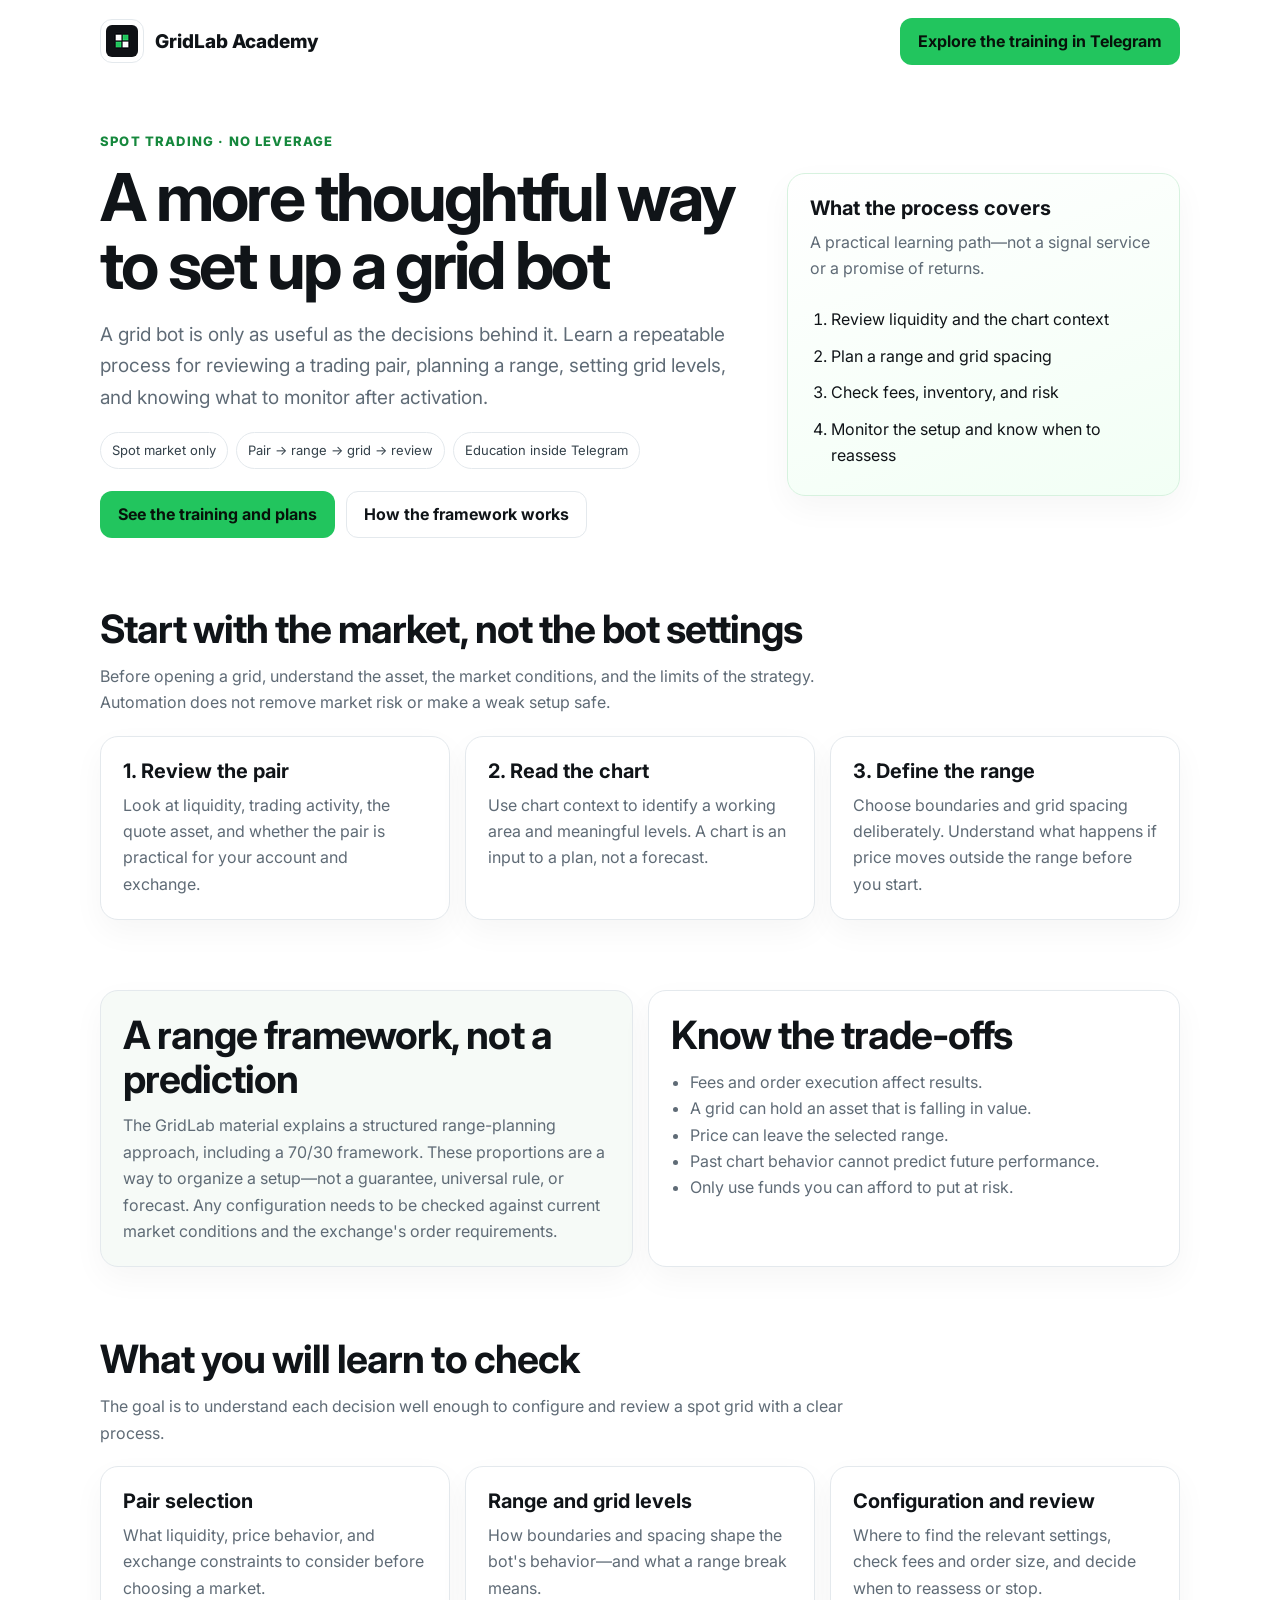
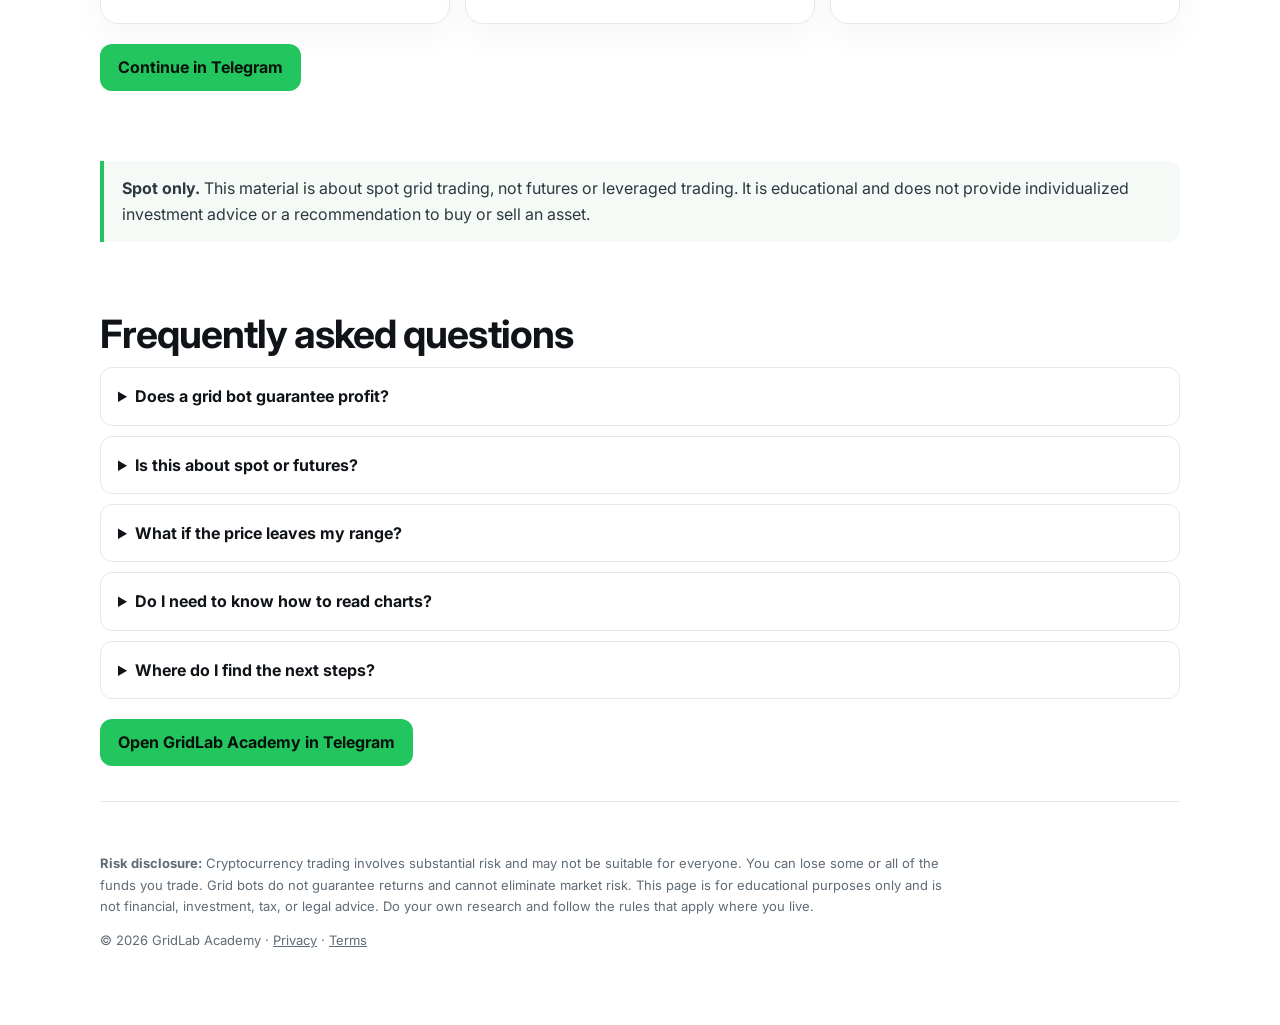
==== en.html @ 86ee9738 "Add English spot grid landing with Telegram attribution" ====
<!doctype html>
<html lang="en">
<head>
  <meta charset="utf-8">
  <meta name="viewport" content="width=device-width,initial-scale=1">
  <title>Spot Grid Bot Tutorial: Choose a Pair and Set a Range | GridLab Academy</title>
  <meta name="description" content="Learn a structured approach to spot grid bots: evaluate a trading pair, read the chart, plan a range, configure grid levels, and monitor the setup. Educational content only.">
  <link rel="canonical" href="https://gridlab.academy/en.html">
  <meta property="og:title" content="A Practical Spot Grid Bot Framework | GridLab Academy">
  <meta property="og:description" content="A clear, risk-aware framework for choosing a spot pair, planning a grid range, and understanding what to monitor.">
  <meta property="og:type" content="website">
  <meta property="og:url" content="https://gridlab.academy/en.html">
  <meta property="og:image" content="https://gridlab.academy/screenshot1.jpg">
  <meta name="twitter:card" content="summary_large_image">
  <link rel="icon" type="image/x-icon" href="gridlab_academy_favicon.ico">
  <link rel="preconnect" href="https://fonts.googleapis.com">
  <link rel="preconnect" href="https://fonts.gstatic.com" crossorigin>
  <link href="https://fonts.googleapis.com/css2?family=Inter:wght@400;500;600;700;800&display=swap" rel="stylesheet">
  <style>
    :root{--ink:#101418;--muted:#5f6b76;--line:#e4e9ed;--soft:#f6faf7;--green:#22c55e;--green-dark:#16883d;--max:1080px}
    *{box-sizing:border-box}html{scroll-behavior:smooth}body{margin:0;color:var(--ink);font:16px/1.65 Inter,system-ui,-apple-system,"Segoe UI",sans-serif;-webkit-font-smoothing:antialiased}
    a{color:inherit}.wrap{width:min(92%,var(--max));margin:auto}.top{padding:18px 0}.toprow{display:flex;align-items:center;justify-content:space-between;gap:16px}
    .brand{display:flex;align-items:center;gap:11px;text-decoration:none;font-size:19px;font-weight:800}.brand img{width:44px;height:44px;object-fit:contain;border:1px solid var(--line);border-radius:12px;padding:5px}
    .btn{display:inline-flex;justify-content:center;align-items:center;gap:8px;border:1px solid transparent;border-radius:12px;padding:12px 17px;text-decoration:none;font-weight:700;line-height:1.3}
    .primary{background:var(--green);color:#07120a}.primary:hover{background:var(--green-dark);color:#fff}.secondary{background:white;border-color:var(--line)}
    .hero{padding:48px 0 34px}.hero-grid{display:grid;grid-template-columns:1.25fr .75fr;gap:32px;align-items:center}
    .eyebrow{color:#16883d;font-weight:800;text-transform:uppercase;letter-spacing:.09em;font-size:13px}
    h1{font-size:clamp(38px,6vw,66px);line-height:1.02;letter-spacing:-.04em;margin:12px 0 20px}
    h2{font-size:clamp(27px,4vw,39px);line-height:1.12;letter-spacing:-.025em;margin:0 0 12px}
    h3{font-size:20px;line-height:1.25;margin:0 0 8px}
    .lead{font-size:19px;color:var(--muted);max-width:720px}.actions{display:flex;flex-wrap:wrap;gap:11px;margin-top:22px}
    .badges{display:flex;flex-wrap:wrap;gap:8px;margin-top:18px}.badge{border:1px solid var(--line);border-radius:999px;padding:7px 11px;font-size:13px;color:#34414a}
    .panel,.card{border:1px solid var(--line);border-radius:18px;background:white;padding:22px;box-shadow:0 12px 32px #15251a0a}
    .panel{background:linear-gradient(160deg,#fff,#f2fff5);border-color:#d7f2df}.panel ol{margin:14px 0 0;padding-left:21px}.panel li{padding:5px 0}
    section{padding:35px 0}.section-lead{max-width:760px;color:var(--muted);margin:0 0 20px}.grid3,.grid2{display:grid;gap:15px}.grid3{grid-template-columns:repeat(3,1fr)}.grid2{grid-template-columns:repeat(2,1fr)}
    .card p{margin:0;color:var(--muted)}.card ul{padding-left:19px;margin:12px 0 0;color:var(--muted)}.tint{background:var(--soft)}
    .callout{border-left:4px solid var(--green);padding:14px 18px;background:var(--soft);border-radius:0 12px 12px 0;color:#2c3940}
    .cta{margin:20px 0 0}.faq details{border:1px solid var(--line);border-radius:12px;padding:15px 17px}.faq details+details{margin-top:10px}.faq summary{font-weight:700;cursor:pointer}.faq details p{color:var(--muted);margin:10px 0 0}
    footer{padding:38px 0 60px;border-top:1px solid var(--line);margin-top:30px;color:var(--muted);font-size:13px}
    .disclaimer{max-width:850px}.mobile-cta{display:none}
    @media(max-width:820px){.hero-grid,.grid3,.grid2{grid-template-columns:1fr}.hero{padding-top:28px}.top-cta{display:none}.mobile-cta{display:flex;position:fixed;z-index:9;bottom:12px;left:4%;width:92%;box-shadow:0 10px 32px #0003}.hero-grid{gap:22px}footer{padding-bottom:90px}}
  </style>
</head>
<body>
  <header class="top wrap">
    <div class="toprow">
      <a class="brand" href="#top"><img src="gridlab_academy_favicon.ico" alt=""><span>GridLab Academy</span></a>
      <a class="btn primary js-bot-link top-cta" data-cta="header" href="https://t.me/gridlab_academy_bot?start=gl1_direct_en_direct_organic_evergreen_landing_00000000" rel="noopener noreferrer">Explore the training in Telegram</a>
    </div>
  </header>
  <main id="top">
    <section class="hero wrap">
      <div class="hero-grid">
        <div>
          <div class="eyebrow">Spot trading · No leverage</div>
          <h1>A more thoughtful way to set up a grid bot</h1>
          <p class="lead">A grid bot is only as useful as the decisions behind it. Learn a repeatable process for reviewing a trading pair, planning a range, setting grid levels, and knowing what to monitor after activation.</p>
          <div class="badges"><span class="badge">Spot market only</span><span class="badge">Pair → range → grid → review</span><span class="badge">Education inside Telegram</span></div>
          <div class="actions">
            <a class="btn primary js-bot-link" data-cta="hero_primary" href="https://t.me/gridlab_academy_bot?start=gl1_direct_en_direct_organic_evergreen_cta_00000000" rel="noopener noreferrer">See the training and plans</a>
            <a class="btn secondary" href="#method">How the framework works</a>
          </div>
        </div>
        <aside class="panel">
          <h3>What the process covers</h3>
          <p class="section-lead">A practical learning path—not a signal service or a promise of returns.</p>
          <ol><li>Review liquidity and the chart context</li><li>Plan a range and grid spacing</li><li>Check fees, inventory, and risk</li><li>Monitor the setup and know when to reassess</li></ol>
        </aside>
      </div>
    </section>

    <section class="wrap">
      <h2 id="method">Start with the market, not the bot settings</h2>
      <p class="section-lead">Before opening a grid, understand the asset, the market conditions, and the limits of the strategy. Automation does not remove market risk or make a weak setup safe.</p>
      <div class="grid3">
        <article class="card"><h3>1. Review the pair</h3><p>Look at liquidity, trading activity, the quote asset, and whether the pair is practical for your account and exchange.</p></article>
        <article class="card"><h3>2. Read the chart</h3><p>Use chart context to identify a working area and meaningful levels. A chart is an input to a plan, not a forecast.</p></article>
        <article class="card"><h3>3. Define the range</h3><p>Choose boundaries and grid spacing deliberately. Understand what happens if price moves outside the range before you start.</p></article>
      </div>
    </section>

    <section class="wrap">
      <div class="grid2">
        <article class="card tint"><h2>A range framework, not a prediction</h2><p>The GridLab material explains a structured range-planning approach, including a 70/30 framework. These proportions are a way to organize a setup—not a guarantee, universal rule, or forecast. Any configuration needs to be checked against current market conditions and the exchange's order requirements.</p></article>
        <article class="card"><h2>Know the trade-offs</h2><ul><li>Fees and order execution affect results.</li><li>A grid can hold an asset that is falling in value.</li><li>Price can leave the selected range.</li><li>Past chart behavior cannot predict future performance.</li><li>Only use funds you can afford to put at risk.</li></ul></article>
      </div>
    </section>

    <section class="wrap">
      <h2>What you will learn to check</h2>
      <p class="section-lead">The goal is to understand each decision well enough to configure and review a spot grid with a clear process.</p>
      <div class="grid3">
        <article class="card"><h3>Pair selection</h3><p>What liquidity, price behavior, and exchange constraints to consider before choosing a market.</p></article>
        <article class="card"><h3>Range and grid levels</h3><p>How boundaries and spacing shape the bot's behavior—and what a range break means.</p></article>
        <article class="card"><h3>Configuration and review</h3><p>Where to find the relevant settings, check fees and order size, and decide when to reassess or stop.</p></article>
      </div>
      <div class="cta"><a class="btn primary js-bot-link" data-cta="method_cta" href="https://t.me/gridlab_academy_bot?start=gl1_direct_en_direct_organic_evergreen_method_00000000" rel="noopener noreferrer">Continue in Telegram</a></div>
    </section>

    <section class="wrap">
      <div class="callout"><strong>Spot only.</strong> This material is about spot grid trading, not futures or leveraged trading. It is educational and does not provide individualized investment advice or a recommendation to buy or sell an asset.</div>
    </section>

    <section class="wrap faq">
      <h2>Frequently asked questions</h2>
      <details><summary>Does a grid bot guarantee profit?</summary><p>No. A grid bot can lose money. Market movements, fees, liquidity, execution, and the chosen range all matter.</p></details>
      <details><summary>Is this about spot or futures?</summary><p>The training is focused on spot markets and does not require leverage. Spot trading still carries risk, including the risk of losing the value of your investment.</p></details>
      <details><summary>What if the price leaves my range?</summary><p>The bot may stop placing the orders you expected, and your holdings may be concentrated in one asset. Understand your exchange's behavior and your plan for reassessment before starting.</p></details>
      <details><summary>Do I need to know how to read charts?</summary><p>Some familiarity helps, but the training explains what to review and how chart context relates to pair and range selection.</p></details>
      <details><summary>Where do I find the next steps?</summary><p>Open the GridLab Academy Telegram bot to review the available educational path and access options. Check the details before making a purchase.</p></details>
      <div class="cta"><a class="btn primary js-bot-link" data-cta="faq_cta" href="https://t.me/gridlab_academy_bot?start=gl1_direct_en_direct_organic_faq_00000000" rel="noopener noreferrer">Open GridLab Academy in Telegram</a></div>
    </section>
  </main>

  <footer class="wrap">
    <p class="disclaimer"><strong>Risk disclosure:</strong> Cryptocurrency trading involves substantial risk and may not be suitable for everyone. You can lose some or all of the funds you trade. Grid bots do not guarantee returns and cannot eliminate market risk. This page is for educational purposes only and is not financial, investment, tax, or legal advice. Do your own research and follow the rules that apply where you live.</p>
    <p>© 2026 GridLab Academy · <a href="privacy.md">Privacy</a> · <a href="terms.md">Terms</a></p>
  </footer>

  <a class="btn primary js-bot-link mobile-cta" data-cta="mobile_sticky" href="https://t.me/gridlab_academy_bot?start=gl1_direct_en_direct_organic_evergreen_mobile-cta_00000000" rel="noopener noreferrer">Explore the training in Telegram</a>

  <script>
    (function(){
      const botBase = 'https://t.me/gridlab_academy_bot?start=';
      function safePart(value, fallback, maxLength){
        const clean = String(value || '').replace(/[^A-Za-z0-9-]/g, '-').replace(/-+/g, '-').replace(/^-|-$/g, '').slice(0, maxLength);
        return clean || fallback;
      }
      function clickId(params){
        const supplied = params.get('click_id') || params.get('cid');
        if (supplied) return safePart(supplied, 'unknown', 8);
        const key = 'gridlab_click_id_v1';
        try {
          const stored = sessionStorage.getItem(key);
          if (stored) return stored;
          const bytes = new Uint8Array(4);
          if (window.crypto && window.crypto.getRandomValues) window.crypto.getRandomValues(bytes);
          else for (let i=0;i<bytes.length;i++) bytes[i] = Math.floor(Math.random()*256);
          const generated = Array.from(bytes).map(v=>v.toString(16).padStart(2,'0')).join('');
          sessionStorage.setItem(key, generated);
          return generated;
        } catch (_) {
          return Math.random().toString(16).slice(2,10).padEnd(8,'0').slice(0,8);
        }
      }
      const params = new URLSearchParams(window.location.search);
      const referrer = document.referrer || '';
      const source = params.get('utm_source') || (referrer.includes('youtube.com') || referrer.includes('youtu.be') ? 'youtube' : 'direct');
      const medium = params.get('utm_medium') || 'organic';
      const video = safePart(params.get('video_id'), 'direct', 11);
      const campaign = safePart(params.get('utm_campaign'), 'evergreen', 8);
      const click = clickId(params);
      document.querySelectorAll('.js-bot-link').forEach(link => {
        const content = safePart(link.dataset.cta, 'landing', 10);
        const token = ['gl1', video, 'en', safePart(source,'direct',7), safePart(medium,'organic',6), campaign, content, click].join('_');
        if (token.length > 64) throw new Error('GridLab start payload exceeds Telegram limit');
        link.href = botBase + token;
        link.dataset.startToken = token;
      });
    })();
  </script>
</body>
</html>
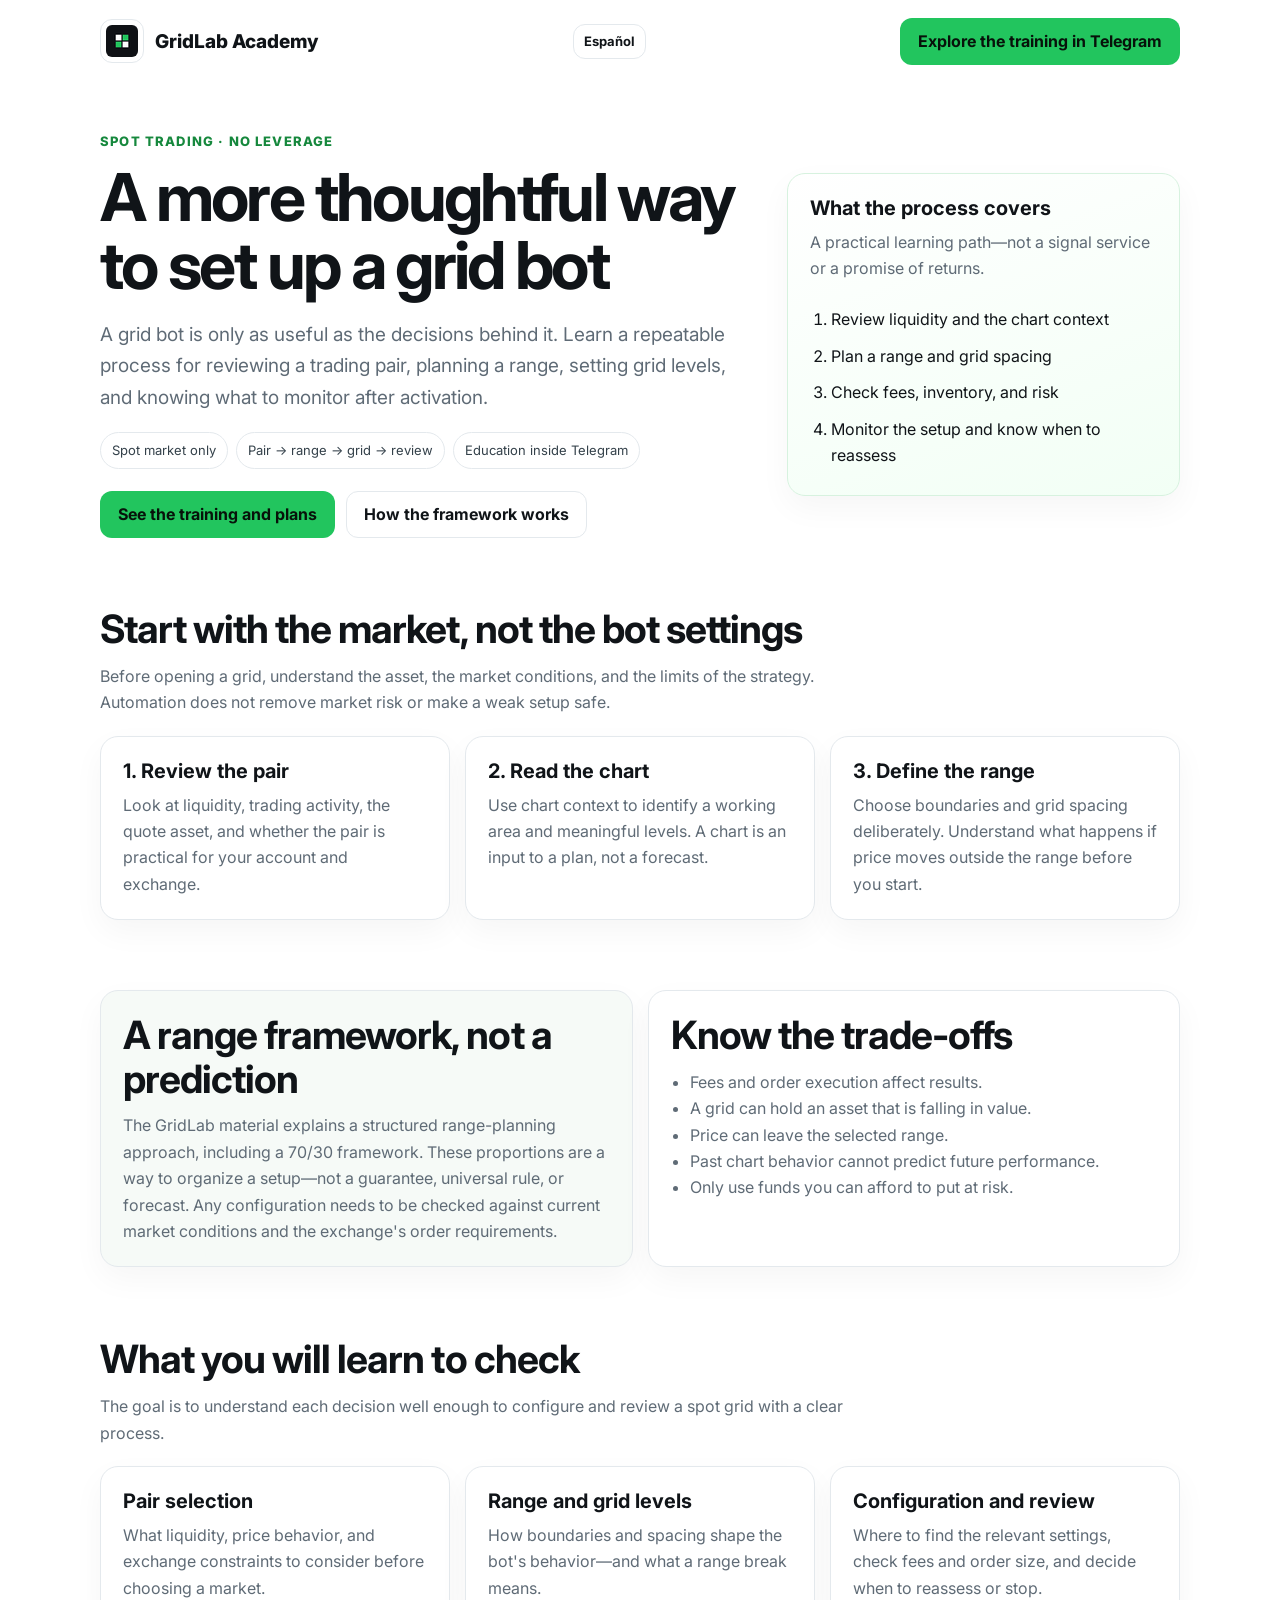
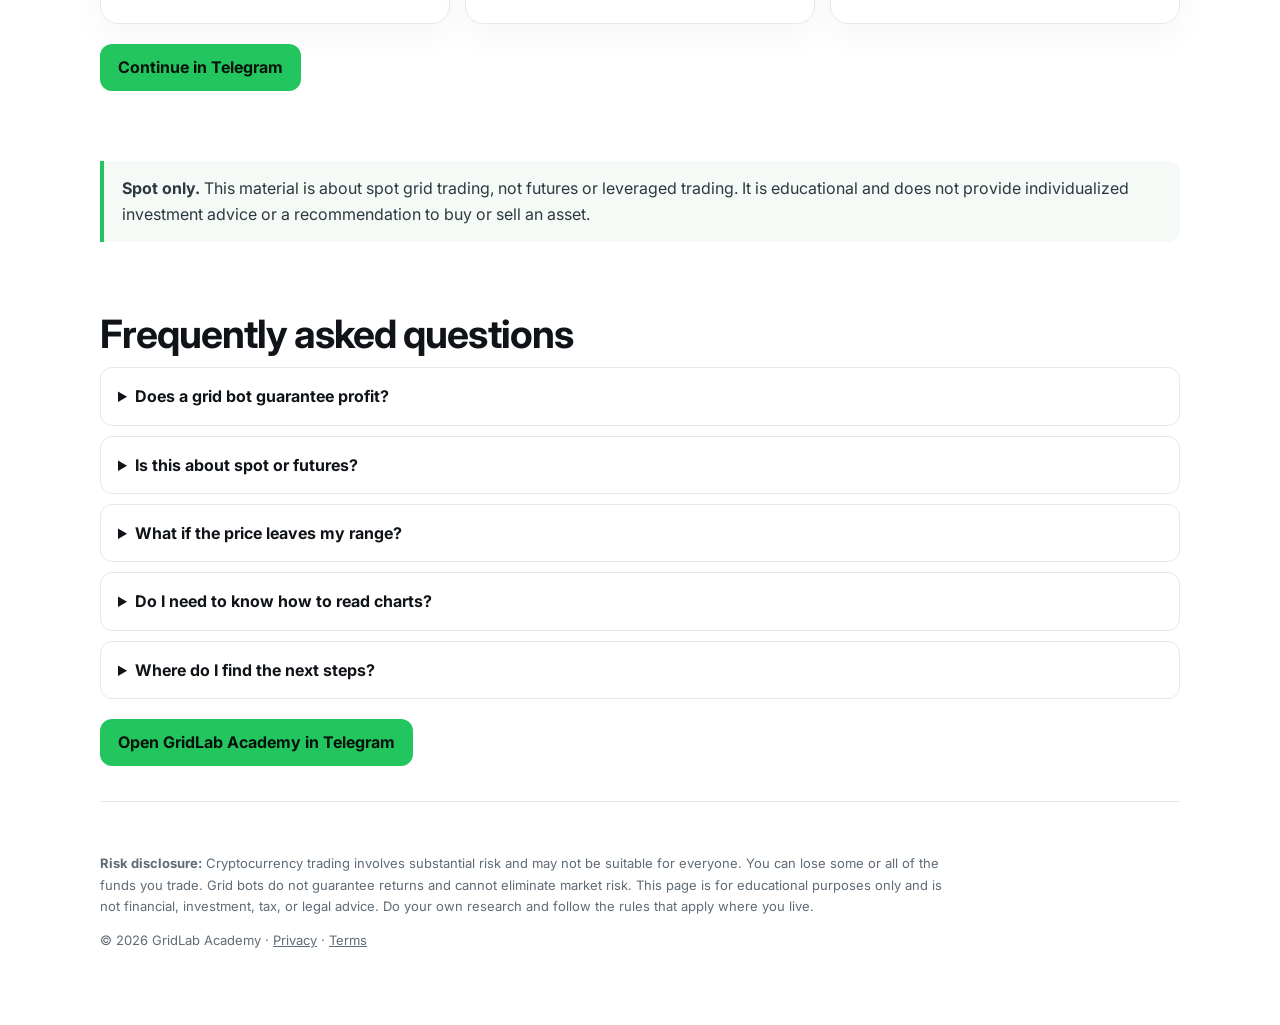
==== commit ab8c4c21: "Redirect the former English URL to the default landing" ====
--- a/en.html
+++ b/en.html
@@ -3,161 +3,10 @@
 <head>
   <meta charset="utf-8">
   <meta name="viewport" content="width=device-width,initial-scale=1">
-  <title>Spot Grid Bot Tutorial: Choose a Pair and Set a Range | GridLab Academy</title>
-  <meta name="description" content="Learn a structured approach to spot grid bots: evaluate a trading pair, read the chart, plan a range, configure grid levels, and monitor the setup. Educational content only.">
-  <link rel="canonical" href="https://gridlab.academy/en.html">
-  <meta property="og:title" content="A Practical Spot Grid Bot Framework | GridLab Academy">
-  <meta property="og:description" content="A clear, risk-aware framework for choosing a spot pair, planning a grid range, and understanding what to monitor.">
-  <meta property="og:type" content="website">
-  <meta property="og:url" content="https://gridlab.academy/en.html">
-  <meta property="og:image" content="https://gridlab.academy/screenshot1.jpg">
-  <meta name="twitter:card" content="summary_large_image">
-  <link rel="icon" type="image/x-icon" href="gridlab_academy_favicon.ico">
-  <link rel="preconnect" href="https://fonts.googleapis.com">
-  <link rel="preconnect" href="https://fonts.gstatic.com" crossorigin>
-  <link href="https://fonts.googleapis.com/css2?family=Inter:wght@400;500;600;700;800&display=swap" rel="stylesheet">
-  <style>
-    :root{--ink:#101418;--muted:#5f6b76;--line:#e4e9ed;--soft:#f6faf7;--green:#22c55e;--green-dark:#16883d;--max:1080px}
-    *{box-sizing:border-box}html{scroll-behavior:smooth}body{margin:0;color:var(--ink);font:16px/1.65 Inter,system-ui,-apple-system,"Segoe UI",sans-serif;-webkit-font-smoothing:antialiased}
-    a{color:inherit}.wrap{width:min(92%,var(--max));margin:auto}.top{padding:18px 0}.toprow{display:flex;align-items:center;justify-content:space-between;gap:16px}
-    .brand{display:flex;align-items:center;gap:11px;text-decoration:none;font-size:19px;font-weight:800}.brand img{width:44px;height:44px;object-fit:contain;border:1px solid var(--line);border-radius:12px;padding:5px}
-    .btn{display:inline-flex;justify-content:center;align-items:center;gap:8px;border:1px solid transparent;border-radius:12px;padding:12px 17px;text-decoration:none;font-weight:700;line-height:1.3}
-    .primary{background:var(--green);color:#07120a}.primary:hover{background:var(--green-dark);color:#fff}.secondary{background:white;border-color:var(--line)}
-    .hero{padding:48px 0 34px}.hero-grid{display:grid;grid-template-columns:1.25fr .75fr;gap:32px;align-items:center}
-    .eyebrow{color:#16883d;font-weight:800;text-transform:uppercase;letter-spacing:.09em;font-size:13px}
-    h1{font-size:clamp(38px,6vw,66px);line-height:1.02;letter-spacing:-.04em;margin:12px 0 20px}
-    h2{font-size:clamp(27px,4vw,39px);line-height:1.12;letter-spacing:-.025em;margin:0 0 12px}
-    h3{font-size:20px;line-height:1.25;margin:0 0 8px}
-    .lead{font-size:19px;color:var(--muted);max-width:720px}.actions{display:flex;flex-wrap:wrap;gap:11px;margin-top:22px}
-    .badges{display:flex;flex-wrap:wrap;gap:8px;margin-top:18px}.badge{border:1px solid var(--line);border-radius:999px;padding:7px 11px;font-size:13px;color:#34414a}
-    .panel,.card{border:1px solid var(--line);border-radius:18px;background:white;padding:22px;box-shadow:0 12px 32px #15251a0a}
-    .panel{background:linear-gradient(160deg,#fff,#f2fff5);border-color:#d7f2df}.panel ol{margin:14px 0 0;padding-left:21px}.panel li{padding:5px 0}
-    section{padding:35px 0}.section-lead{max-width:760px;color:var(--muted);margin:0 0 20px}.grid3,.grid2{display:grid;gap:15px}.grid3{grid-template-columns:repeat(3,1fr)}.grid2{grid-template-columns:repeat(2,1fr)}
-    .card p{margin:0;color:var(--muted)}.card ul{padding-left:19px;margin:12px 0 0;color:var(--muted)}.tint{background:var(--soft)}
-    .callout{border-left:4px solid var(--green);padding:14px 18px;background:var(--soft);border-radius:0 12px 12px 0;color:#2c3940}
-    .cta{margin:20px 0 0}.faq details{border:1px solid var(--line);border-radius:12px;padding:15px 17px}.faq details+details{margin-top:10px}.faq summary{font-weight:700;cursor:pointer}.faq details p{color:var(--muted);margin:10px 0 0}
-    footer{padding:38px 0 60px;border-top:1px solid var(--line);margin-top:30px;color:var(--muted);font-size:13px}
-    .disclaimer{max-width:850px}.mobile-cta{display:none}
-    @media(max-width:820px){.hero-grid,.grid3,.grid2{grid-template-columns:1fr}.hero{padding-top:28px}.top-cta{display:none}.mobile-cta{display:flex;position:fixed;z-index:9;bottom:12px;left:4%;width:92%;box-shadow:0 10px 32px #0003}.hero-grid{gap:22px}footer{padding-bottom:90px}}
-  </style>
+  <meta name="robots" content="noindex">
+  <link rel="canonical" href="https://gridlab.academy/">
+  <title>GridLab Academy</title>
+  <script>location.replace('/' + location.search + location.hash);</script>
 </head>
-<body>
-  <header class="top wrap">
-    <div class="toprow">
-      <a class="brand" href="#top"><img src="gridlab_academy_favicon.ico" alt=""><span>GridLab Academy</span></a>
-      <a class="btn primary js-bot-link top-cta" data-cta="header" href="https://t.me/gridlab_academy_bot?start=gl1_direct_en_direct_organic_evergreen_landing_00000000" rel="noopener noreferrer">Explore the training in Telegram</a>
-    </div>
-  </header>
-  <main id="top">
-    <section class="hero wrap">
-      <div class="hero-grid">
-        <div>
-          <div class="eyebrow">Spot trading · No leverage</div>
-          <h1>A more thoughtful way to set up a grid bot</h1>
-          <p class="lead">A grid bot is only as useful as the decisions behind it. Learn a repeatable process for reviewing a trading pair, planning a range, setting grid levels, and knowing what to monitor after activation.</p>
-          <div class="badges"><span class="badge">Spot market only</span><span class="badge">Pair → range → grid → review</span><span class="badge">Education inside Telegram</span></div>
-          <div class="actions">
-            <a class="btn primary js-bot-link" data-cta="hero_primary" href="https://t.me/gridlab_academy_bot?start=gl1_direct_en_direct_organic_evergreen_cta_00000000" rel="noopener noreferrer">See the training and plans</a>
-            <a class="btn secondary" href="#method">How the framework works</a>
-          </div>
-        </div>
-        <aside class="panel">
-          <h3>What the process covers</h3>
-          <p class="section-lead">A practical learning path—not a signal service or a promise of returns.</p>
-          <ol><li>Review liquidity and the chart context</li><li>Plan a range and grid spacing</li><li>Check fees, inventory, and risk</li><li>Monitor the setup and know when to reassess</li></ol>
-        </aside>
-      </div>
-    </section>
-
-    <section class="wrap">
-      <h2 id="method">Start with the market, not the bot settings</h2>
-      <p class="section-lead">Before opening a grid, understand the asset, the market conditions, and the limits of the strategy. Automation does not remove market risk or make a weak setup safe.</p>
-      <div class="grid3">
-        <article class="card"><h3>1. Review the pair</h3><p>Look at liquidity, trading activity, the quote asset, and whether the pair is practical for your account and exchange.</p></article>
-        <article class="card"><h3>2. Read the chart</h3><p>Use chart context to identify a working area and meaningful levels. A chart is an input to a plan, not a forecast.</p></article>
-        <article class="card"><h3>3. Define the range</h3><p>Choose boundaries and grid spacing deliberately. Understand what happens if price moves outside the range before you start.</p></article>
-      </div>
-    </section>
-
-    <section class="wrap">
-      <div class="grid2">
-        <article class="card tint"><h2>A range framework, not a prediction</h2><p>The GridLab material explains a structured range-planning approach, including a 70/30 framework. These proportions are a way to organize a setup—not a guarantee, universal rule, or forecast. Any configuration needs to be checked against current market conditions and the exchange's order requirements.</p></article>
-        <article class="card"><h2>Know the trade-offs</h2><ul><li>Fees and order execution affect results.</li><li>A grid can hold an asset that is falling in value.</li><li>Price can leave the selected range.</li><li>Past chart behavior cannot predict future performance.</li><li>Only use funds you can afford to put at risk.</li></ul></article>
-      </div>
-    </section>
-
-    <section class="wrap">
-      <h2>What you will learn to check</h2>
-      <p class="section-lead">The goal is to understand each decision well enough to configure and review a spot grid with a clear process.</p>
-      <div class="grid3">
-        <article class="card"><h3>Pair selection</h3><p>What liquidity, price behavior, and exchange constraints to consider before choosing a market.</p></article>
-        <article class="card"><h3>Range and grid levels</h3><p>How boundaries and spacing shape the bot's behavior—and what a range break means.</p></article>
-        <article class="card"><h3>Configuration and review</h3><p>Where to find the relevant settings, check fees and order size, and decide when to reassess or stop.</p></article>
-      </div>
-      <div class="cta"><a class="btn primary js-bot-link" data-cta="method_cta" href="https://t.me/gridlab_academy_bot?start=gl1_direct_en_direct_organic_evergreen_method_00000000" rel="noopener noreferrer">Continue in Telegram</a></div>
-    </section>
-
-    <section class="wrap">
-      <div class="callout"><strong>Spot only.</strong> This material is about spot grid trading, not futures or leveraged trading. It is educational and does not provide individualized investment advice or a recommendation to buy or sell an asset.</div>
-    </section>
-
-    <section class="wrap faq">
-      <h2>Frequently asked questions</h2>
-      <details><summary>Does a grid bot guarantee profit?</summary><p>No. A grid bot can lose money. Market movements, fees, liquidity, execution, and the chosen range all matter.</p></details>
-      <details><summary>Is this about spot or futures?</summary><p>The training is focused on spot markets and does not require leverage. Spot trading still carries risk, including the risk of losing the value of your investment.</p></details>
-      <details><summary>What if the price leaves my range?</summary><p>The bot may stop placing the orders you expected, and your holdings may be concentrated in one asset. Understand your exchange's behavior and your plan for reassessment before starting.</p></details>
-      <details><summary>Do I need to know how to read charts?</summary><p>Some familiarity helps, but the training explains what to review and how chart context relates to pair and range selection.</p></details>
-      <details><summary>Where do I find the next steps?</summary><p>Open the GridLab Academy Telegram bot to review the available educational path and access options. Check the details before making a purchase.</p></details>
-      <div class="cta"><a class="btn primary js-bot-link" data-cta="faq_cta" href="https://t.me/gridlab_academy_bot?start=gl1_direct_en_direct_organic_faq_00000000" rel="noopener noreferrer">Open GridLab Academy in Telegram</a></div>
-    </section>
-  </main>
-
-  <footer class="wrap">
-    <p class="disclaimer"><strong>Risk disclosure:</strong> Cryptocurrency trading involves substantial risk and may not be suitable for everyone. You can lose some or all of the funds you trade. Grid bots do not guarantee returns and cannot eliminate market risk. This page is for educational purposes only and is not financial, investment, tax, or legal advice. Do your own research and follow the rules that apply where you live.</p>
-    <p>© 2026 GridLab Academy · <a href="privacy.md">Privacy</a> · <a href="terms.md">Terms</a></p>
-  </footer>
-
-  <a class="btn primary js-bot-link mobile-cta" data-cta="mobile_sticky" href="https://t.me/gridlab_academy_bot?start=gl1_direct_en_direct_organic_evergreen_mobile-cta_00000000" rel="noopener noreferrer">Explore the training in Telegram</a>
-
-  <script>
-    (function(){
-      const botBase = 'https://t.me/gridlab_academy_bot?start=';
-      function safePart(value, fallback, maxLength){
-        const clean = String(value || '').replace(/[^A-Za-z0-9-]/g, '-').replace(/-+/g, '-').replace(/^-|-$/g, '').slice(0, maxLength);
-        return clean || fallback;
-      }
-      function clickId(params){
-        const supplied = params.get('click_id') || params.get('cid');
-        if (supplied) return safePart(supplied, 'unknown', 8);
-        const key = 'gridlab_click_id_v1';
-        try {
-          const stored = sessionStorage.getItem(key);
-          if (stored) return stored;
-          const bytes = new Uint8Array(4);
-          if (window.crypto && window.crypto.getRandomValues) window.crypto.getRandomValues(bytes);
-          else for (let i=0;i<bytes.length;i++) bytes[i] = Math.floor(Math.random()*256);
-          const generated = Array.from(bytes).map(v=>v.toString(16).padStart(2,'0')).join('');
-          sessionStorage.setItem(key, generated);
-          return generated;
-        } catch (_) {
-          return Math.random().toString(16).slice(2,10).padEnd(8,'0').slice(0,8);
-        }
-      }
-      const params = new URLSearchParams(window.location.search);
-      const referrer = document.referrer || '';
-      const source = params.get('utm_source') || (referrer.includes('youtube.com') || referrer.includes('youtu.be') ? 'youtube' : 'direct');
-      const medium = params.get('utm_medium') || 'organic';
-      const video = safePart(params.get('video_id'), 'direct', 11);
-      const campaign = safePart(params.get('utm_campaign'), 'evergreen', 8);
-      const click = clickId(params);
-      document.querySelectorAll('.js-bot-link').forEach(link => {
-        const content = safePart(link.dataset.cta, 'landing', 10);
-        const token = ['gl1', video, 'en', safePart(source,'direct',7), safePart(medium,'organic',6), campaign, content, click].join('_');
-        if (token.length > 64) throw new Error('GridLab start payload exceeds Telegram limit');
-        link.href = botBase + token;
-        link.dataset.startToken = token;
-      });
-    })();
-  </script>
-</body>
-</html>+<body><p>Opening the English GridLab Academy landing… <a href="/">Continue</a>.</p></body>
+</html>
